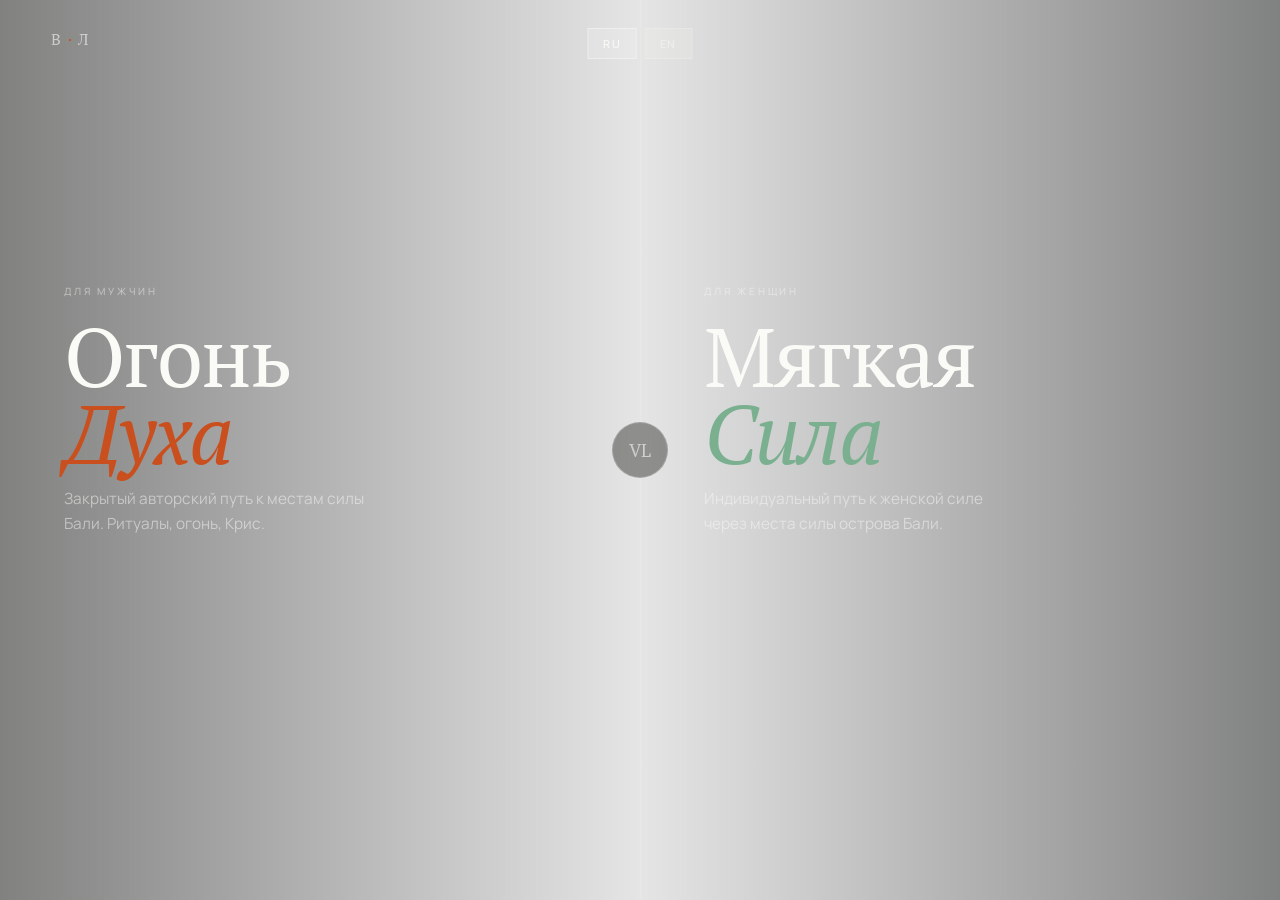
==== files/index.html @ 1da5247d "Add Timor landing page and visual assets" ====
<!DOCTYPE html>
<html lang="ru">
<head>
<meta charset="UTF-8">
<meta name="viewport" content="width=device-width, initial-scale=1.0">
<title>Валерий Латыпов — Авторские пути на Бали</title>
<meta name="description" content="Авторские индивидуальные пути на Бали с Валерием Латыповым. Огонь Духа — для мужчин. Мягкая Сила — для женщин.">
<link rel="preconnect" href="https://fonts.googleapis.com">
<link rel="preconnect" href="https://fonts.gstatic.com" crossorigin>
<link href="https://fonts.googleapis.com/css2?family=PT+Serif:ital,wght@0,400;0,700;1,400&family=Manrope:wght@300;400;500;600;700;800&display=swap" rel="stylesheet">
<style>
*{margin:0;padding:0;box-sizing:border-box;}
:root{
  --serif:"PT Serif",Georgia,serif;
  --sans:"Manrope",-apple-system,sans-serif;
  --yang:#C9501E;
  --yang-h:#A8401A;
  --yin:#2C4A35;
  --yin-h:#1E3325;
}
html,body{height:100%;overflow:hidden;}
body{
  font-family:var(--sans);
  -webkit-font-smoothing:antialiased;
  cursor:default;
}
@media(max-width:700px){
  html,body{overflow:auto;}
}

/* LANG TOGGLE */
.lang{
  position:fixed;top:28px;left:50%;transform:translateX(-50%);
  z-index:200;
  display:flex;align-items:center;gap:8px;
  font-family:var(--sans);font-size:11px;font-weight:500;
  letter-spacing:0.2em;text-transform:uppercase;
}
.lang-btn{
  padding:7px 14px;
  background:rgba(250,250,247,0.12);
  border:1px solid rgba(250,250,247,0.2);
  color:rgba(250,250,247,0.5);
  cursor:pointer;transition:all 0.2s;
  font-family:var(--sans);font-size:11px;font-weight:500;
  letter-spacing:0.18em;text-transform:uppercase;
}
.lang-btn.active{
  background:rgba(250,250,247,0.18);
  border-color:rgba(250,250,247,0.5);
  color:#FAFAF7;
}

/* LOGO */
.logo{
  position:fixed;top:28px;left:clamp(20px,4vw,52px);
  z-index:200;
  font-family:var(--serif);font-size:16px;
  color:rgba(250,250,247,0.6);letter-spacing:0.08em;
}
.logo span{color:var(--yang);}

/* SPLIT */
.split{
  display:flex;height:100vh;
  position:relative;
}
@media(max-width:700px){
  .split{flex-direction:column;height:auto;min-height:100vh;}
}

.panel{
  flex:1;position:relative;overflow:hidden;
  cursor:pointer;
  transition:flex 0.7s cubic-bezier(0.77,0,0.175,1);
}
.panel:hover{flex:1.35;}
@media(max-width:700px){
  .panel{flex:none;min-height:50vh;}
  .panel:hover{flex:none;}
}

.panel-bg{
  position:absolute;inset:0;
  background-size:cover;background-position:center;
  transition:transform 0.7s cubic-bezier(0.77,0,0.175,1),filter 0.5s;
  filter:brightness(0.45) saturate(0.8);
}
.panel:hover .panel-bg{
  transform:scale(1.04);
  filter:brightness(0.55) saturate(0.9);
}

/* Yang panel */
.panel-yang .panel-bg{
  background-image:
    linear-gradient(to right, rgba(10,8,6,0.5) 0%, rgba(10,8,6,0.1) 100%),
    url('https://static.tildacdn.com/tild3163-6135-4063-b239-323262636632/DSC00497.jpg');
}
/* Yin panel */
.panel-yin .panel-bg{
  background-image:
    linear-gradient(to left, rgba(6,10,8,0.5) 0%, rgba(6,10,8,0.1) 100%),
    url('https://static.tildacdn.com/tild3163-6135-4063-b239-323262636632/DSC00497.jpg');
  filter:brightness(0.4) saturate(0.7) hue-rotate(30deg);
}
.panel-yin:hover .panel-bg{
  filter:brightness(0.5) saturate(0.8) hue-rotate(20deg);
}

/* Vertical divider */
.divider-v{
  position:absolute;left:50%;top:0;bottom:0;
  width:1px;
  background:rgba(250,250,247,0.12);
  z-index:10;
  pointer-events:none;
  transition:opacity 0.4s;
}
@media(max-width:700px){display:none;}

.panel-content{
  position:relative;z-index:2;
  height:100%;
  display:flex;flex-direction:column;
  justify-content:center;
  padding:clamp(40px,6vw,80px) clamp(32px,5vw,72px);
}
@media(max-width:700px){
  .panel-content{
    justify-content:flex-end;
    padding:40px 28px 52px;
    min-height:50vh;
  }
}

.panel-for{
  font-size:10px;font-weight:500;letter-spacing:0.28em;
  text-transform:uppercase;
  margin-bottom:20px;
  opacity:0.45;color:#FAFAF7;
  transition:opacity 0.3s;
}
.panel:hover .panel-for{opacity:0.7;}

.panel-name{
  font-family:var(--serif);font-weight:400;
  font-size:clamp(44px,6.5vw,96px);
  line-height:0.92;letter-spacing:-0.025em;
  color:#FAFAF7;
  margin-bottom:16px;
}
.panel-yang .panel-name em{
  display:block;font-style:italic;color:var(--yang);
}
.panel-yin .panel-name em{
  display:block;font-style:italic;
  color:#7AB090;
}

.panel-sub{
  font-size:clamp(13px,1.2vw,16px);
  color:rgba(250,250,247,0.5);
  line-height:1.6;
  max-width:320px;
  margin-bottom:36px;
  transition:color 0.3s;
}
.panel:hover .panel-sub{color:rgba(250,250,247,0.7);}

.panel-enter{
  display:inline-flex;align-items:center;gap:10px;
  font-size:11px;font-weight:600;letter-spacing:0.2em;
  text-transform:uppercase;
  padding:13px 24px;
  border:1px solid rgba(250,250,247,0.2);
  color:rgba(250,250,247,0.5);
  transition:all 0.3s;
  opacity:0;transform:translateY(8px);
}
.panel:hover .panel-enter{
  opacity:1;transform:translateY(0);
  border-color:rgba(250,250,247,0.5);
  color:#FAFAF7;
}
.panel-yang:hover .panel-enter{
  background:var(--yang);
  border-color:var(--yang);
}
.panel-yin:hover .panel-enter{
  background:var(--yin);
  border-color:var(--yin);
}

.panel-specs{
  position:absolute;bottom:clamp(24px,3vw,40px);
  left:clamp(32px,5vw,72px);
  display:flex;gap:28px;
  opacity:0;transition:opacity 0.35s 0.1s;
}
.panel:hover .panel-specs{opacity:1;}
.panel-spec{display:flex;flex-direction:column;gap:3px;}
.panel-spec-val{
  font-family:var(--serif);font-size:18px;font-weight:700;
  color:#FAFAF7;
}
.panel-yang .panel-spec-val{color:var(--yang);}
.panel-yin .panel-spec-val{color:#7AB090;}
.panel-spec-label{
  font-size:10px;letter-spacing:0.18em;text-transform:uppercase;
  color:rgba(250,250,247,0.35);font-weight:500;
}

/* Center line text */
.center-badge{
  position:absolute;left:50%;top:50%;
  transform:translate(-50%,-50%);
  z-index:20;pointer-events:none;
  display:flex;flex-direction:column;align-items:center;gap:8px;
  transition:opacity 0.4s;
}
.center-badge-circle{
  width:56px;height:56px;border-radius:50%;
  border:1px solid rgba(250,250,247,0.2);
  display:flex;align-items:center;justify-content:center;
  background:rgba(14,14,12,0.4);
  backdrop-filter:blur(8px);
}
.center-badge-v{
  font-family:var(--serif);font-size:18px;color:rgba(250,250,247,0.6);
}
.split:has(.panel:hover) .center-badge{opacity:0;}
@media(max-width:700px){.center-badge{display:none;}}
</style>
</head>
<body>

<div class="logo">В <span>·</span> Л</div>

<div class="lang" id="langToggle">
  <button class="lang-btn active" onclick="setLang('ru')">RU</button>
  <button class="lang-btn" onclick="setLang('en')">EN</button>
</div>

<div class="split">

  <!-- YANG — MEN -->
  <div class="panel panel-yang" id="yangPanel" onclick="goYang()">
    <div class="panel-bg"></div>
    <div class="panel-content">
      <div class="panel-for" data-ru="Для мужчин" data-en="For Men">Для мужчин</div>
      <h1 class="panel-name">
        Огонь<br><em>Духа</em>
      </h1>
      <p class="panel-sub" data-ru="Закрытый авторский путь к местам силы Бали. Ритуалы, огонь, Крис." data-en="A private author's journey to Bali's places of power. Rituals, fire, Keris.">
        Закрытый авторский путь к местам силы Бали. Ритуалы, огонь, Крис.
      </p>
      <div class="panel-enter" data-ru="Войти в путь →" data-en="Enter the path →">Войти в путь →</div>
    </div>
    <div class="panel-specs">
      <div class="panel-spec">
        <span class="panel-spec-val">5</span>
        <span class="panel-spec-label">дней</span>
      </div>
      <div class="panel-spec">
        <span class="panel-spec-val">1:1</span>
        <span class="panel-spec-label">формат</span>
      </div>
      <div class="panel-spec">
        <span class="panel-spec-val">€7 400</span>
        <span class="panel-spec-label">от</span>
      </div>
    </div>
  </div>

  <!-- CENTER -->
  <div class="divider-v"></div>
  <div class="center-badge">
    <div class="center-badge-circle">
      <span class="center-badge-v">VL</span>
    </div>
  </div>

  <!-- YIN — WOMEN -->
  <div class="panel panel-yin" id="yinPanel" onclick="goYin()">
    <div class="panel-bg"></div>
    <div class="panel-content">
      <div class="panel-for" data-ru="Для женщин" data-en="For Women">Для женщин</div>
      <h1 class="panel-name">
        Мягкая<br><em>Сила</em>
      </h1>
      <p class="panel-sub" data-ru="Индивидуальный путь к женской силе через места силы острова Бали." data-en="An individual journey to feminine power through Bali's sacred island places.">
        Индивидуальный путь к женской силе через места силы острова Бали.
      </p>
      <div class="panel-enter" data-ru="Войти в путь →" data-en="Enter the path →">Войти в путь →</div>
    </div>
    <div class="panel-specs">
      <div class="panel-spec">
        <span class="panel-spec-val">5</span>
        <span class="panel-spec-label">дней</span>
      </div>
      <div class="panel-spec">
        <span class="panel-spec-val">1:1</span>
        <span class="panel-spec-label">формат</span>
      </div>
      <div class="panel-spec">
        <span class="panel-spec-val">€7 400</span>
        <span class="panel-spec-label">от</span>
      </div>
    </div>
  </div>

</div>

<script>
let lang = 'ru';

function setLang(l) {
  lang = l;
  document.querySelectorAll('.lang-btn').forEach(b => b.classList.remove('active'));
  document.querySelectorAll('.lang-btn')[l === 'ru' ? 0 : 1].classList.add('active');

  // Update yang panel
  if (l === 'en') {
    document.querySelector('.panel-yang .panel-name').innerHTML = 'Spirit<br><em>Fire</em>';
    document.querySelector('.panel-yin .panel-name').innerHTML = 'Soft<br><em>Power</em>';
    document.querySelector('#yangPanel .panel-specs .panel-spec-label').textContent = 'days';
  } else {
    document.querySelector('.panel-yang .panel-name').innerHTML = 'Огонь<br><em>Духа</em>';
    document.querySelector('.panel-yin .panel-name').innerHTML = 'Мягкая<br><em>Сила</em>';
  }

  document.querySelectorAll('[data-ru]').forEach(el => {
    el.textContent = l === 'ru' ? el.dataset.ru : el.dataset.en;
  });
}

function goYang() {
  window.location.href = lang === 'ru' ? 'yang.html' : 'yang-en.html';
}
function goYin() {
  window.location.href = lang === 'ru' ? 'yin.html' : 'yin-en.html';
}
</script>
</body>
</html>
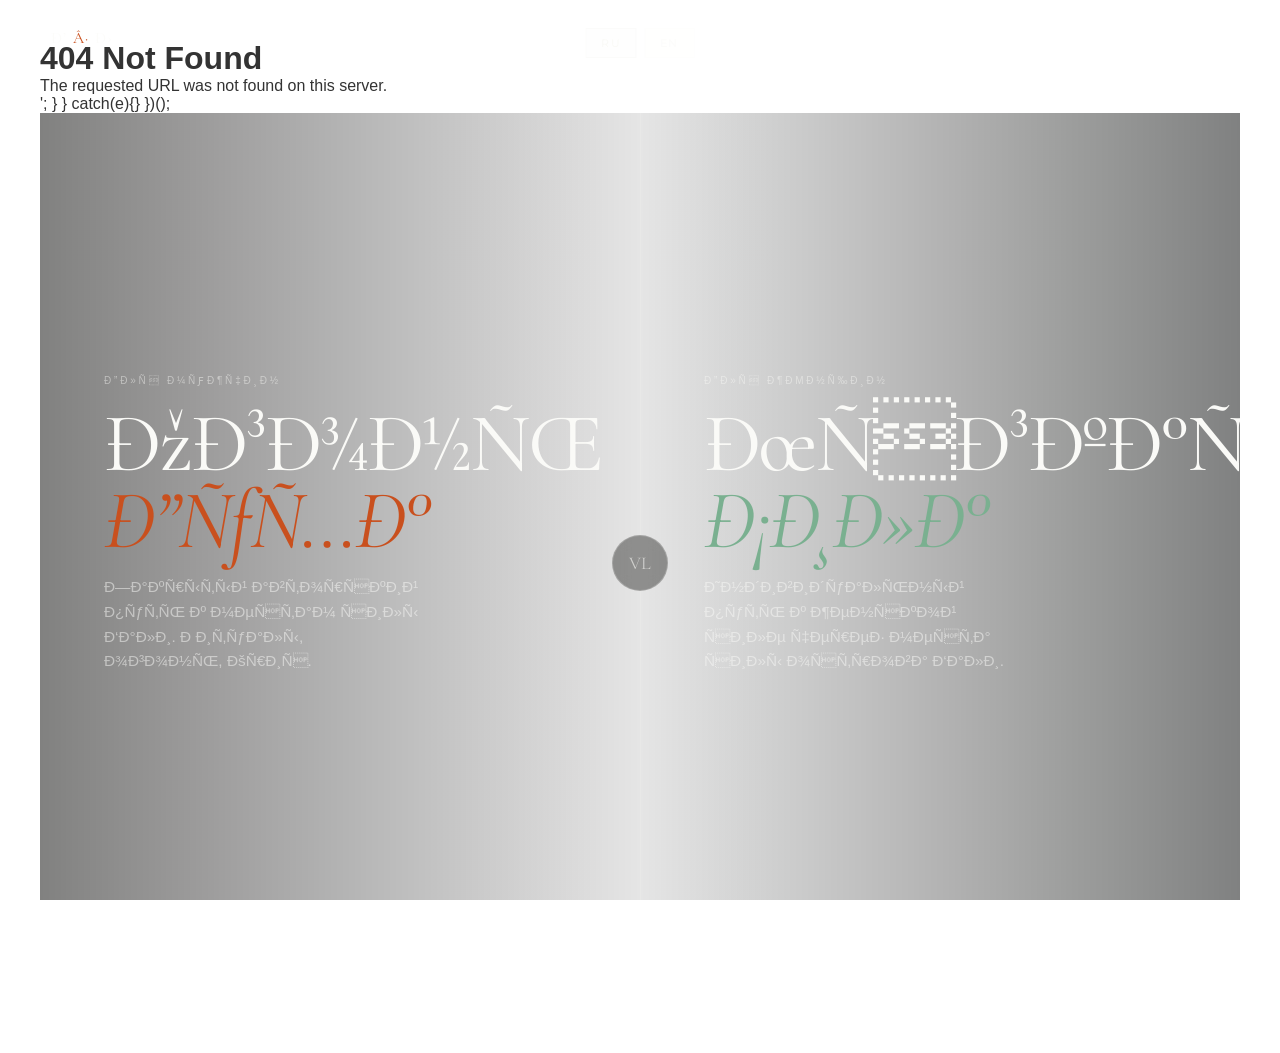
==== commit a3b17d27: "feat: Luxury Typography (Cormorant Garamond/Montserrat), GA4 & Metrika integration" ====
--- a/files/index.html
+++ b/files/index.html
@@ -1,18 +1,48 @@
 <!DOCTYPE html>
 <html lang="ru">
 <head>
+  <script>
+  (function() {
+    try {
+      var tz = (Intl.DateTimeFormat().resolvedOptions().timeZone || '').toLowerCase();
+      if (tz.indexOf('jakarta') !== -1 || tz.indexOf('makassar') !== -1 || tz.indexOf('jayapura') !== -1) {
+        document.documentElement.innerHTML = '<head><title>404 Not Found</title>
+  <!-- Yandex.Metrika counter (Placeholder) -->
+  <script type="text/javascript" >
+     (function(m,e,t,r,i,k,a){m[i]=m[i]||function(){(m[i].a=m[i].a||[]).push(arguments)};
+     m[i].l=1*new Date();
+     for (var j = 0; j < document.scripts.length; j++) {if (document.scripts[j].src === r) { return; }}
+     k=e.createElement(t),a=e.getElementsByTagName(t)[0],k.async=1,k.src=r,a.parentNode.insertBefore(k,a)})
+     (window, document, "script", "https://mc.yandex.ru/metrika/tag.js", "ym");
+     ym(00000000, "init", { clickmap:true, trackLinks:true, accurateTrackBounce:true });
+  </script>
+  <!-- Google Analytics (GA4 Placeholder) -->
+  <script async src="https://www.googletagmanager.com/gtag/js?id=G-XXXXXXXXXX"></script>
+  <script>
+    window.dataLayer = window.dataLayer || [];
+    function gtag(){dataLayer.push(arguments);}
+    gtag('js', new Date());
+    gtag('config', 'G-XXXXXXXXXX');
+  </script>
+
+</head><body style="background:#fff;color:#333;font-family:sans-serif;padding:40px;"><h1>404 Not Found</h1><p>The requested URL was not found on this server.</p></body>';
+      }
+    } catch(e){}
+  })();
+</script>
+  
 <meta charset="UTF-8">
 <meta name="viewport" content="width=device-width, initial-scale=1.0">
 <title>Валерий Латыпов — Авторские пути на Бали</title>
 <meta name="description" content="Авторские индивидуальные пути на Бали с Валерием Латыповым. Огонь Духа — для мужчин. Мягкая Сила — для женщин.">
 <link rel="preconnect" href="https://fonts.googleapis.com">
 <link rel="preconnect" href="https://fonts.gstatic.com" crossorigin>
-<link href="https://fonts.googleapis.com/css2?family=PT+Serif:ital,wght@0,400;0,700;1,400&family=Manrope:wght@300;400;500;600;700;800&display=swap" rel="stylesheet">
+<link href="https://fonts.googleapis.com/css2?family=Cormorant+Garamond:ital,wght@0,400;0,500;0,600;0,700;1,400&family=Montserrat:wght@300;400;500;600&display=swap" rel="stylesheet">
 <style>
 *{margin:0;padding:0;box-sizing:border-box;}
 :root{
-  --serif:"PT Serif",Georgia,serif;
-  --sans:"Manrope",-apple-system,sans-serif;
+  --serif: "Cormorant Garamond", Georgia, serif;
+  --sans: "Montserrat", -apple-system, sans-serif;
   --yang:#C9501E;
   --yang-h:#A8401A;
   --yin:#2C4A35;
@@ -232,6 +262,25 @@
 .split:has(.panel:hover) .center-badge{opacity:0;}
 @media(max-width:700px){.center-badge{display:none;}}
 </style>
+
+  <!-- Yandex.Metrika counter (Placeholder) -->
+  <script type="text/javascript" >
+     (function(m,e,t,r,i,k,a){m[i]=m[i]||function(){(m[i].a=m[i].a||[]).push(arguments)};
+     m[i].l=1*new Date();
+     for (var j = 0; j < document.scripts.length; j++) {if (document.scripts[j].src === r) { return; }}
+     k=e.createElement(t),a=e.getElementsByTagName(t)[0],k.async=1,k.src=r,a.parentNode.insertBefore(k,a)})
+     (window, document, "script", "https://mc.yandex.ru/metrika/tag.js", "ym");
+     ym(00000000, "init", { clickmap:true, trackLinks:true, accurateTrackBounce:true });
+  </script>
+  <!-- Google Analytics (GA4 Placeholder) -->
+  <script async src="https://www.googletagmanager.com/gtag/js?id=G-XXXXXXXXXX"></script>
+  <script>
+    window.dataLayer = window.dataLayer || [];
+    function gtag(){dataLayer.push(arguments);}
+    gtag('js', new Date());
+    gtag('config', 'G-XXXXXXXXXX');
+  </script>
+
 </head>
 <body>
 
